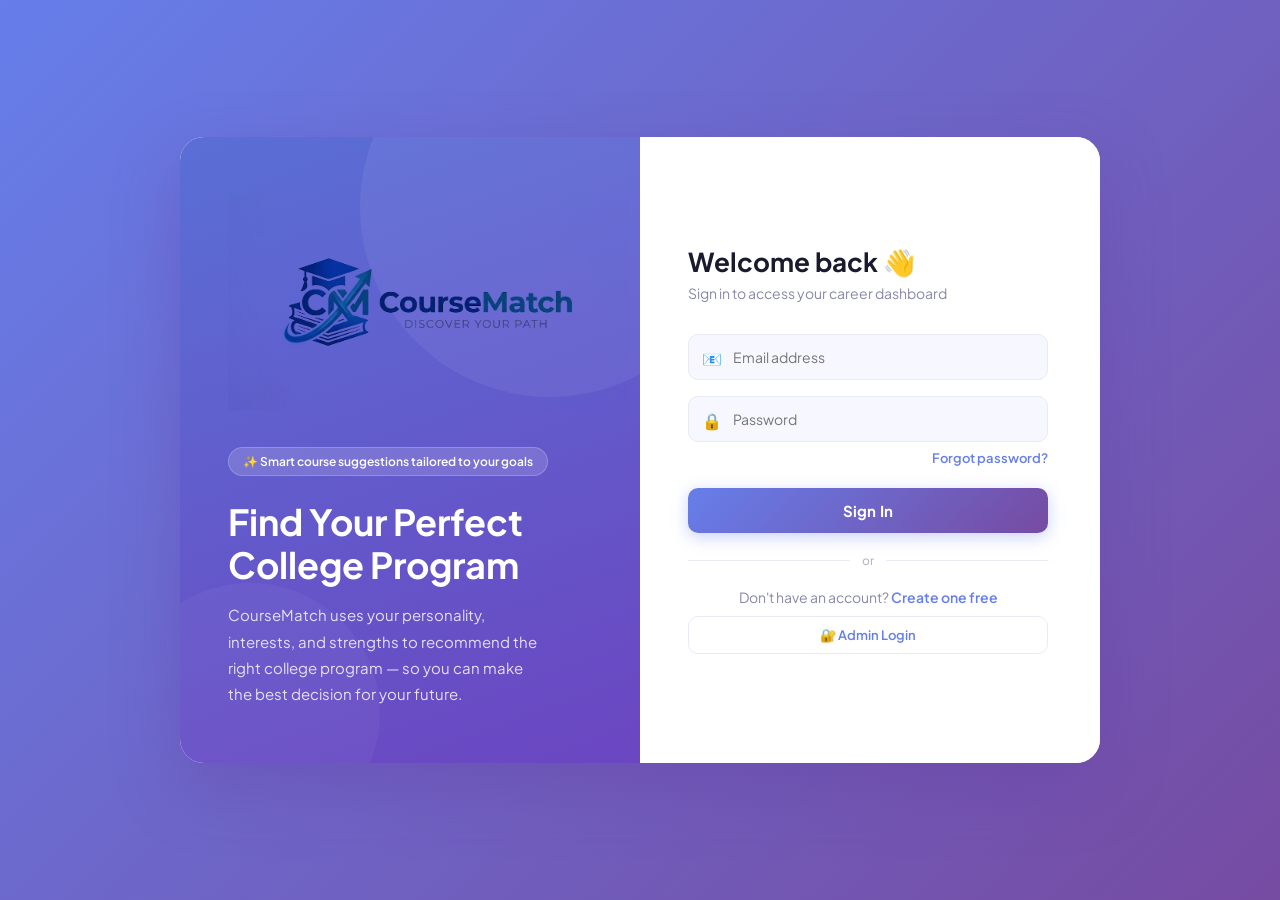
==== dashboard.html @ 93cc166e "Upload CourseRecommender_new1" ====
<!DOCTYPE html>
<html lang="en">
<head>
  <meta charset="UTF-8">
  <meta name="viewport" content="width=device-width, initial-scale=1.0">
  <title>Career Assessment</title>
  <link rel="stylesheet" href="style.css">
  <style>
    .content { margin-left: 240px; }
    body { opacity: 0; transition: opacity 0.4s; }

    .page-header h1 { font-size: 26px; font-weight: 700; color: #1a1a2e; margin-bottom: 6px; }
    .page-header p  { color: #8888aa; font-size: 15px; margin-bottom: 32px; }

    .assessment-card {
      max-width: 720px; margin: 0 auto; text-align: center;
      padding: 40px; border-radius: 20px; background: white;
      box-shadow: 0 8px 32px rgba(102,126,234,0.1);
      border: 1px solid #e8eaf6;
    }

    /* ── Top meta row ── */
    .meta-row {
      display: flex; justify-content: space-between;
      align-items: center; margin-bottom: 14px;
    }
    .question-counter {
      font-size: 12px; font-weight: 700; color: #8888aa;
      text-transform: uppercase; letter-spacing: 1px;
    }
    .section-indicator {
      font-size: 11px; font-weight: 700; color: #764ba2;
      background: #f3eeff; border-radius: 20px; padding: 3px 10px;
    }

    /* ── Progress bar ── */
    .progress {
      width: 100%; height: 6px; background: #eef0fd;
      border-radius: 20px; margin-bottom: 28px; overflow: hidden;
    }
    #progressBar {
      height: 100%; width: 0%;
      background: linear-gradient(90deg, #667eea, #764ba2);
      border-radius: 20px; transition: width 0.4s ease;
    }

    /* ── Trait badge ── */
    .category-badge {
      display: inline-block; font-size: 11px; font-weight: 700;
      color: #667eea; background: #eef0fd; border-radius: 20px;
      padding: 4px 14px; letter-spacing: 0.5px;
      text-transform: uppercase; margin-bottom: 20px;
    }

    /* ── Question ── */
    #questionText {
      font-size: 20px; font-weight: 700; color: #1a1a2e;
      line-height: 1.6; margin: 0 0 14px; min-height: 64px;
    }
    #answer-msg {
      font-size: 13px; color: #e53e3e;
      min-height: 18px; margin-bottom: 6px;
    }

    /* ── Scale label ── */
    .scale-label {
      display: flex; justify-content: space-between;
      font-size: 11px; font-weight: 700; color: #aaa;
      text-transform: uppercase; letter-spacing: 0.5px;
      margin-bottom: 8px; padding: 0 4px;
    }

    /* ── Likert buttons ── */
    .answers { display: flex; gap: 10px; justify-content: center; margin: 12px 0 28px; }

    .answers button {
      width: 78px; padding: 14px 6px; border: 2px solid #e8eaf6;
      border-radius: 14px; font-size: 18px; font-weight: 800;
      font-family: inherit; cursor: pointer; background: #f7f8ff;
      color: #4a4a6a; display: flex; flex-direction: column;
      align-items: center; gap: 6px; transition: all 0.2s; line-height: 1;
    }
    .answers button span {
      font-size: 10px; font-weight: 600; color: #aaa;
      line-height: 1.3; text-align: center;
    }
    .answers button:hover {
      background: #eef0fd; border-color: #667eea; color: #667eea;
      transform: translateY(-3px); box-shadow: 0 6px 16px rgba(102,126,234,0.15);
    }
    .answers button:hover span { color: #667eea; }

    /* Color-coded scale */
    .answers button:nth-child(1) { border-color: #fca5a5; }
    .answers button:nth-child(1):hover { border-color: #dc2626; color:#dc2626; background:#fef2f2; }
    .answers button:nth-child(2) { border-color: #fdba74; }
    .answers button:nth-child(2):hover { border-color: #ea580c; color:#ea580c; background:#fff7ed; }
    .answers button:nth-child(3) { border-color: #d1d5db; }
    .answers button:nth-child(3):hover { border-color: #6b7280; color:#6b7280; background:#f9fafb; }
    .answers button:nth-child(4) { border-color: #86efac; }
    .answers button:nth-child(4):hover { border-color: #16a34a; color:#16a34a; background:#f0fdf4; }
    .answers button:nth-child(5) { border-color: #93c5fd; }
    .answers button:nth-child(5):hover { border-color: #2563eb; color:#2563eb; background:#eff6ff; }

    .answers button.selected {
      background: linear-gradient(135deg, #667eea, #764ba2) !important;
      border-color: transparent !important; color: white !important;
      box-shadow: 0 6px 18px rgba(102,126,234,0.4); transform: translateY(-2px);
    }
    .answers button.selected span { color: rgba(255,255,255,0.85) !important; }

    /* ── Nav ── */
    .nav-buttons {
      display: flex; justify-content: space-between; gap: 12px;
      border-top: 1px solid #e8eaf6; padding-top: 22px;
    }
    .nav-buttons button {
      width: 130px; background: #f7f8ff; color: #4a4a6a;
      border: 1.5px solid #e8eaf6; font-size: 14px; font-weight: 600;
      border-radius: 10px; padding: 10px; cursor: pointer; transition: all 0.2s;
    }
    .nav-buttons button:hover {
      background: #eef0fd; border-color: #667eea; color: #667eea;
      transform: translateY(-1px); box-shadow: 0 3px 10px rgba(102,126,234,0.12);
    }
    #finishBtn {
      background: linear-gradient(135deg, #667eea, #764ba2);
      color: white; border-color: transparent;
    }
    #finishBtn:hover {
      opacity: 0.9; color: white; border-color: transparent;
      box-shadow: 0 4px 14px rgba(102,126,234,0.4);
    }

    /* ── Dot progress tracker ── */
    .dot-tracker {
      display: flex; gap: 5px; justify-content: center;
      flex-wrap: wrap; margin-bottom: 22px;
    }
    .dot {
      width: 9px; height: 9px; border-radius: 50%;
      background: #e8eaf6; transition: background 0.3s;
    }
    .dot.answered { background: #667eea; }
    .dot.current  { background: #764ba2; transform: scale(1.3); }
  </style>
</head>

<body>
<div class="app">

  <div class="sidebar">
    <h2>🎓 CourseMatch</h2>
    <a href="dashboard.html" class="active"><span>📊</span> Assessment</a>
    <a href="#" onclick="window.location = BASE + 'result.html'; return false;"><span>🎯</span> Recommendations</a>
    <a href="#" onclick="logout()"><span>🚪</span> Logout</a>
  </div>

  <div class="content">

    <div class="page-header">
      <h1 id="welcome"></h1>
      <p>Rate each statement honestly — there are no right or wrong answers.</p>
    </div>

    <div class="card assessment-card">

      <div class="meta-row">
        <div class="question-counter" id="questionCounter">Question 1 of 30</div>
        <div class="section-indicator" id="sectionIndicator"></div>
      </div>

      <div class="progress">
        <div id="progressBar"></div>
      </div>

      <!-- Dot tracker -->
      <div class="dot-tracker" id="dotTracker"></div>

      <div class="category-badge" id="categoryBadge"></div>

      <h2 id="questionText"></h2>

      <div id="answer-msg"></div>

      <div class="scale-label">
        <span>Strongly Disagree</span>
        <span>Strongly Agree</span>
      </div>

      <div class="answers">
        <button onclick="selectAnswer(event,1)">1<span>Strongly<br>Disagree</span></button>
        <button onclick="selectAnswer(event,2)">2<span>Disagree</span></button>
        <button onclick="selectAnswer(event,3)">3<span>Neutral</span></button>
        <button onclick="selectAnswer(event,4)">4<span>Agree</span></button>
        <button onclick="selectAnswer(event,5)">5<span>Strongly<br>Agree</span></button>
      </div>

      <div class="nav-buttons">
        <button onclick="prevQuestion()">← Previous</button>
        <button id="finishBtn" onclick="nextQuestion()" style="display:none;">Submit ✓</button>
        <button id="nextBtn" onclick="nextQuestion()">Next →</button>
      </div>

    </div>
  </div>
</div>

<script src="script.js"></script>
<script>

let user = JSON.parse(sessionStorage.getItem("currentUser"));
if (!user) { window.location = BASE + "index.html"; }
else { document.getElementById("welcome").innerText = "Welcome back, " + user.name + " 👋"; }

const categoryNames = {
  R: "🔧 Realistic",
  I: "🔬 Investigative",
  A: "🎨 Artistic",
  S: "🤝 Social",
  E: "💼 Enterprising",
  C: "📋 Conventional"
};

const categoryDesc = {
  R: "Hands-on & Technical",
  I: "Analytical & Scientific",
  A: "Creative & Expressive",
  S: "Helping & Teaching",
  E: "Leading & Persuading",
  C: "Organized & Detail-oriented"
};

const questionBank = [

  // ── REALISTIC (R) — Engineering, Technology ──
  { q: "I enjoy doing hands-on activities like building, repairing, or assembling things.",            type:"R" },
  { q: "I am interested in how machines, structures, or electronic devices work.",                     type:"R" },
  { q: "I would enjoy a program that involves laboratory work, fieldwork, or technical projects.",     type:"R" },
  { q: "I prefer working with tools, equipment, or physical materials rather than paperwork.",         type:"R" },
  { q: "Courses in engineering, technology, or computer hardware interest me.",                        type:"R" },

  // ── INVESTIGATIVE (I) — Science, CS, Math ──
  { q: "I enjoy investigating why things happen and finding logical explanations.",                    type:"I" },
  { q: "I like solving complex math or science problems.",                                             type:"I" },
  { q: "I enjoy conducting research or experiments to discover new information.",                      type:"I" },
  { q: "I prefer subjects that require deep thinking and analysis rather than memorization.",          type:"I" },
  { q: "Courses in biology, chemistry, computer science, or mathematics appeal to me.",               type:"I" },

  // ── ARTISTIC (A) — Communication, AB English ──
  { q: "I enjoy expressing myself through writing, speaking, or other creative forms.",               type:"A" },
  { q: "I like creating content such as articles, scripts, videos, or social media posts.",           type:"A" },
  { q: "I am drawn to subjects like literature, journalism, or media production.",                    type:"A" },
  { q: "I can communicate ideas clearly and persuasively through words or visuals.",                  type:"A" },
  { q: "I would enjoy a program focused on storytelling, communication, or the arts.",                type:"A" },

  // ── SOCIAL (S) — Education, Nursing, Social Work ──
  { q: "I feel fulfilled when I help someone solve a personal or social problem.",                    type:"S" },
  { q: "I enjoy teaching, tutoring, or explaining concepts to others.",                               type:"S" },
  { q: "I am interested in health, wellness, and caring for people's physical needs.",                type:"S" },
  { q: "I want a career where I make a direct positive impact on people's lives.",                    type:"S" },
  { q: "Courses in education, nursing, or social work feel meaningful and purposeful to me.",         type:"S" },

  // ── ENTERPRISING (E) — Business, Entrepreneurship ──
  { q: "I enjoy taking charge and leading others toward a shared goal.",                              type:"E" },
  { q: "I am confident pitching ideas, selling products, or persuading people.",                     type:"E" },
  { q: "I like planning and organizing projects that involve managing people or resources.",          type:"E" },
  { q: "I am motivated by starting something new and taking calculated risks.",                      type:"E" },
  { q: "Courses in business management, marketing, or entrepreneurship excite me.",                  type:"E" },

  // ── CONVENTIONAL (C) — Accountancy, Office Admin ──
  { q: "I like organizing data, records, or files in a systematic way.",                             type:"C" },
  { q: "I prefer tasks where there are clear rules, procedures, and expected outcomes.",              type:"C" },
  { q: "I am careful and accurate when working with numbers, forms, or reports.",                    type:"C" },
  { q: "I feel comfortable following detailed instructions and maintaining order.",                   type:"C" },
  { q: "Courses in accounting, finance, or office administration appeal to me.",                     type:"C" },

];

function shuffle(arr) {
  const a = [...arr];
  for (let i = a.length - 1; i > 0; i--) {
    const j = Math.floor(Math.random() * (i + 1));
    [a[i], a[j]] = [a[j], a[i]];
  }
  return a;
}

const questions = shuffle(questionBank);
let current = 0;
let answers  = new Array(questions.length).fill(null);

const dotTracker = document.getElementById("dotTracker");
questions.forEach((_, i) => {
  const dot = document.createElement("div");
  dot.className = "dot";
  dot.id = "dot-" + i;
  dotTracker.appendChild(dot);
});

function updateDots() {
  questions.forEach((_, i) => {
    const dot = document.getElementById("dot-" + i);
    dot.className = "dot";
    if (i === current)            dot.classList.add("current");
    else if (answers[i] !== null) dot.classList.add("answered");
  });
}

function loadQuestion() {
  const q = questions[current];
  document.getElementById("questionText").innerText     = q.q;
  document.getElementById("categoryBadge").innerText    = categoryNames[q.type] + " — " + categoryDesc[q.type];
  document.getElementById("questionCounter").innerText  = "Question " + (current + 1) + " of " + questions.length;
  document.getElementById("sectionIndicator").innerText = (current + 1) + " / " + questions.length + " completed";
  document.getElementById("progressBar").style.width    = ((current + 1) / questions.length * 100) + "%";
  document.getElementById("answer-msg").textContent     = "";

  document.getElementById("finishBtn").style.display = (current === questions.length - 1) ? "block" : "none";
  document.getElementById("nextBtn").style.display   = (current === questions.length - 1) ? "none"  : "block";

  document.querySelectorAll(".answers button").forEach(btn => btn.classList.remove("selected"));
  if (answers[current] !== null) {
    document.querySelectorAll(".answers button")[answers[current] - 1]?.classList.add("selected");
  }

  updateDots();
}

function selectAnswer(event, value) {
  answers[current] = value;
  document.querySelectorAll(".answers button").forEach(btn => btn.classList.remove("selected"));
  event.currentTarget.classList.add("selected");
  updateDots();
  if (current < questions.length - 1) {
    setTimeout(() => { nextQuestion(); }, 350);
  }
}

function nextQuestion() {
  if (answers[current] === null) {
    document.getElementById("answer-msg").textContent = "Please select a rating before continuing.";
    return;
  }
  document.getElementById("answer-msg").textContent = "";
  if (current < questions.length - 1) {
    current++; loadQuestion();
  } else {
    finishAssessment();
  }
}

function prevQuestion() {
  if (current > 0) { current--; loadQuestion(); }
}

async function finishAssessment() {
  let score = { R:0, I:0, A:0, S:0, E:0, C:0 };
  answers.forEach((val, i) => {
    if (val !== null) score[questions[i].type] += val;
  });

  const sorted = Object.entries(score).sort((a, b) => b[1] - a[1]);
  user.personality = sorted[0][0];
  user.riasec      = score;
  user.riasecMin   = 5;
  user.riasecMax   = 25;

  sessionStorage.setItem("currentUser", JSON.stringify(user));

  // ── Save to DB so admin panel can see it ──
  const fd = new FormData();
  fd.append('action',      'save_attempt');
  fd.append('personality', user.personality);
  fd.append('riasec',      JSON.stringify(score));

  try {
   const res  = await fetch(BASE + 'admin_api.php', { method: 'POST', body: fd, credentials: 'same-origin' });
    const data = await res.json();
    if (!data.success) {
      console.warn('Attempt not saved:', data.message);
    }
  } catch (e) {
    console.warn('Save attempt failed:', e);
  }

  window.location = BASE + "result.html";
}

loadQuestion();

</script>

<script>
window.onload = () => { document.body.style.opacity = 1; };
</script>

</body>
</html>
---- style.css ----
@import url('https://fonts.googleapis.com/css2?family=Plus+Jakarta+Sans:wght@400;500;600;700&display=swap');

:root {
    --purple-1: #667eea;
    --purple-2: #764ba2;
    --purple-dark: #4c63d2;
    --purple-light: #eef0fd;
    --purple-mid: #8b9cf4;
    --text-dark: #1a1a2e;
    --text-mid: #4a4a6a;
    --text-light: #8888aa;
    --white: #ffffff;
    --surface: #f7f8ff;
    --border: #e8eaf6;
    --shadow-sm: 0 2px 8px rgba(102,126,234,0.08);
    --shadow-md: 0 8px 24px rgba(102,126,234,0.15);
    --shadow-lg: 0 20px 50px rgba(102,126,234,0.2);
    --radius-sm: 8px;
    --radius-md: 12px;
    --radius-lg: 20px;
    --gradient: linear-gradient(135deg, var(--purple-1), var(--purple-2));
}

* {
    margin: 0;
    padding: 0;
    box-sizing: border-box;
    font-family: 'Plus Jakarta Sans', 'Segoe UI', sans-serif;
}

body {
    min-height: 100vh;
    background: var(--surface);
    color: var(--text-dark);
}

/* ===== AUTH PAGES (login, register, admin-login) ===== */
body.auth-page {
    background: var(--gradient);
    display: flex;
    justify-content: center;
    align-items: center;
    padding: 20px;
}

.wrapper {
    width: 100%;
    max-width: 900px;
    min-height: 520px;
    display: flex;
    border-radius: var(--radius-lg);
    overflow: hidden;
    box-shadow: var(--shadow-lg);
    background: var(--white);
}

.left {
    flex: 1;
    background: var(--gradient);
    color: var(--white);
    padding: 60px 40px;
    display: flex;
    flex-direction: column;
    justify-content: center;
    align-items: flex-start;
    position: relative;
    overflow: hidden;
}

.left::before {
    content: '';
    position: absolute;
    width: 300px;
    height: 300px;
    border-radius: 50%;
    background: rgba(255,255,255,0.06);
    top: -80px;
    right: -80px;
}

.left::after {
    content: '';
    position: absolute;
    width: 200px;
    height: 200px;
    border-radius: 50%;
    background: rgba(255,255,255,0.04);
    bottom: -60px;
    left: -60px;
}

.left h1 {
    font-size: 38px;
    font-weight: 700;
    margin-bottom: 15px;
    position: relative;
}

.left p {
    font-size: 15px;
    opacity: 0.85;
    line-height: 1.7;
    position: relative;
}

.right {
    flex: 1;
    background: var(--white);
    padding: 50px 40px;
    display: flex;
    flex-direction: column;
    justify-content: center;
    align-items: flex-start;
}

/* ===== FORM ===== */
.form-box {
    width: 100%;
    max-width: 380px;
}

.form-title {
    font-size: 24px;
    font-weight: 700;
    margin-bottom: 6px;
    color: var(--text-dark);
}

.form-sub {
    font-size: 14px;
    margin-bottom: 28px;
    color: var(--text-light);
}

.input-group {
    position: relative;
    margin-bottom: 16px;
}

.input-group input,
.input-group select {
    width: 100%;
    padding: 12px 12px 12px 42px;
    border-radius: var(--radius-sm);
    border: 1.5px solid var(--border);
    outline: none;
    font-size: 14px;
    font-family: inherit;
    color: var(--text-dark);
    background: var(--white);
    transition: border-color 0.2s, box-shadow 0.2s;
}

.input-group span {
    position: absolute;
    left: 13px;
    top: 13px;
    font-size: 16px;
    color: var(--text-light);
    pointer-events: none;
}

input:focus,
select:focus {
    border-color: var(--purple-1);
    box-shadow: 0 0 0 3px rgba(102,126,234,0.12);
}

/* ===== BUTTONS ===== */
button {
    width: 100%;
    padding: 12px;
    background: var(--gradient);
    color: var(--white);
    border: none;
    border-radius: var(--radius-sm);
    font-size: 15px;
    font-weight: 600;
    font-family: inherit;
    cursor: pointer;
    transition: all 0.25s;
}

button:hover {
    transform: translateY(-2px);
    box-shadow: 0 6px 20px rgba(102,126,234,0.4);
}

button:active {
    transform: translateY(0);
}

/* ===== LINKS ===== */
.links {
    margin-top: 16px;
    font-size: 14px;
    text-align: center;
    width: 100%;
    color: var(--text-light);
}

.links a {
    color: var(--purple-1);
    text-decoration: none;
    font-weight: 600;
}

.links a:hover {
    color: var(--purple-2);
}

/* ===== LOGO ===== */
.logo img {
    width: 500px;
    height: auto;
    object-fit: contain;
    mix-blend-mode: multiply;
    filter: brightness(1.05) contrast(1.05);
}

/* ===== SR ONLY ===== */
.sr-only {
    position: absolute;
    width: 1px;
    height: 1px;
    padding: 0;
    margin: -1px;
    overflow: hidden;
    clip: rect(0,0,0,0);
    border: 0;
}

/* ===== DASHBOARD LAYOUT ===== */
.app {
    display: flex;
    min-height: 100vh;
}

/* ===== SIDEBAR (student pages) ===== */
.sidebar {
    width: 240px;
    background: var(--gradient);
    color: var(--white);
    padding: 28px 20px;
    display: flex;
    flex-direction: column;
    position: fixed;
    height: 100vh;
    overflow-y: auto;
    box-shadow: 4px 0 20px rgba(102,126,234,0.2);
}

.sidebar h2 {
    font-size: 20px;
    font-weight: 700;
    margin-bottom: 32px;
    color: var(--white);
}

.sidebar a {
    display: flex;
    align-items: center;
    gap: 10px;
    color: rgba(255,255,255,0.8);
    text-decoration: none;
    margin-bottom: 6px;
    padding: 10px 14px;
    border-radius: var(--radius-sm);
    font-size: 14px;
    font-weight: 500;
    transition: all 0.2s;
}

.sidebar a:hover {
    background: rgba(255,255,255,0.15);
    color: var(--white);
}

.sidebar a.active {
    background: rgba(255,255,255,0.2);
    color: var(--white);
    font-weight: 600;
}

/* ===== SIDEBAR (admin pages) ===== */
.sidebar-logo {
    font-size: 20px;
    font-weight: 700;
    margin-bottom: 6px;
    color: var(--white);
}

.sidebar-role {
    font-size: 11px;
    font-weight: 600;
    letter-spacing: 1.5px;
    text-transform: uppercase;
    padding: 3px 10px;
    border-radius: 20px;
    display: inline-block;
    margin-bottom: 30px;
}

.role-superadmin { background: #f6ad55; color: #1a202c; }
.role-moderator  { background: #68d391; color: #1a202c; }
.role-viewer     { background: #a0c4ff; color: #1a202c; }

.sidebar nav a {
    display: flex;
    align-items: center;
    gap: 10px;
    color: rgba(255,255,255,0.7);
    text-decoration: none;
    padding: 10px 14px;
    border-radius: var(--radius-sm);
    margin-bottom: 4px;
    font-size: 14px;
    font-weight: 500;
    transition: all 0.2s;
}

.sidebar nav a:hover,
.sidebar nav a.active {
    background: rgba(255,255,255,0.18);
    color: var(--white);
}

.sidebar nav a.hidden { display: none; }

.sidebar-logout {
    margin-top: auto;
    padding-top: 20px;
    border-top: 1px solid rgba(255,255,255,0.2);
}

.sidebar-logout a {
    display: flex;
    align-items: center;
    gap: 10px;
    color: rgba(255,200,200,0.9);
    text-decoration: none;
    padding: 10px 14px;
    border-radius: var(--radius-sm);
    font-size: 14px;
    transition: all 0.2s;
}

.sidebar-logout a:hover {
    background: rgba(255,100,100,0.15);
    color: #ffaaaa;
}

/* ===== CONTENT AREAS ===== */
.content {
    margin-left: 240px;
    flex: 1;
    padding: 40px;
}

.main {
    margin-left: 240px;
    flex: 1;
    padding: 36px;
    background: var(--surface);
    min-height: 100vh;
}

/* ===== PAGE HEADER ===== */
.page-header h1 {
    font-size: 26px;
    font-weight: 700;
    margin-bottom: 6px;
    color: var(--text-dark);
}

.page-header p {
    color: var(--text-light);
    margin-bottom: 28px;
    font-size: 15px;
}

.page-title {
    font-size: 24px;
    font-weight: 700;
    color: var(--text-dark);
    margin-bottom: 4px;
}

.page-sub {
    color: var(--text-light);
    font-size: 14px;
    margin-bottom: 28px;
}

/* ===== CARDS ===== */
.card {
    background: var(--white);
    border-radius: var(--radius-md);
    padding: 28px;
    box-shadow: var(--shadow-sm);
    margin-bottom: 20px;
    max-width: 900px;
    border: 1px solid var(--border);
    transition: box-shadow 0.2s, transform 0.2s;
}

.card:hover {
    transform: translateY(-2px);
    box-shadow: var(--shadow-md);
}

/* ===== ASSESSMENT ===== */
.assessment-card {
    max-width: 700px;
    margin: auto;
    text-align: center;
}

#questionText {
    font-size: 22px;
    margin: 30px 0;
    font-weight: 600;
    color: var(--text-dark);
    line-height: 1.4;
}

/* Progress Bar */
.progress {
    width: 100%;
    height: 8px;
    background: var(--border);
    border-radius: 20px;
    margin-bottom: 20px;
    overflow: hidden;
}

#progressBar {
    height: 100%;
    width: 0%;
    background: var(--gradient);
    border-radius: 20px;
    transition: width 0.4s ease;
}

/* Answer Buttons */
.answers {
    display: flex;
    gap: 16px;
    justify-content: center;
    margin: 30px 0;
    flex-wrap: wrap;
}

.answers button {
    padding: 14px 28px;
    border: 2px solid var(--border);
    border-radius: var(--radius-sm);
    font-size: 15px;
    font-weight: 600;
    cursor: pointer;
    background: var(--white);
    color: var(--text-mid);
    width: auto;
    transition: all 0.2s;
}

.answers button:hover {
    background: var(--purple-light);
    border-color: var(--purple-1);
    color: var(--purple-1);
    transform: translateY(-2px);
    box-shadow: var(--shadow-sm);
}

.answers button.selected {
    background: var(--gradient);
    border-color: transparent;
    color: var(--white);
    box-shadow: 0 4px 12px rgba(102,126,234,0.35);
}

/* Nav Buttons */
.nav-buttons {
    display: flex;
    justify-content: space-between;
    margin-top: 30px;
    gap: 12px;
}

.nav-buttons button {
    width: 140px;
    background: var(--text-dark);
    opacity: 0.75;
}

.nav-buttons button:hover {
    opacity: 1;
    box-shadow: 0 4px 12px rgba(0,0,0,0.2);
}

/* ===== RESULTS PAGE ===== */
.personality-badge {
    display: inline-block;
    padding: 10px 20px;
    border-radius: var(--radius-sm);
    background: var(--gradient);
    color: var(--white);
    font-weight: 700;
    margin: 10px 0;
    box-shadow: var(--shadow-sm);
}

.course-card {
    background: var(--white);
    border-radius: var(--radius-md);
    padding: 24px;
    margin: 16px 0;
    box-shadow: var(--shadow-sm);
    border: 1px solid var(--border);
    transition: all 0.3s;
}

.course-card:hover {
    transform: translateY(-4px);
    box-shadow: var(--shadow-md);
    border-color: var(--purple-mid);
}

.course-card h3 {
    margin-bottom: 6px;
    font-size: 17px;
    color: var(--text-dark);
}

.confidence,
.match-level {
    font-weight: 700;
    color: var(--purple-1);
    margin-bottom: 8px;
    font-size: 14px;
}

canvas {
    max-width: 500px;
    margin: auto;
    display: block;
}

/* ===== STAT CARDS (admin) ===== */
.stat-grid {
    display: grid;
    grid-template-columns: repeat(auto-fit, minmax(180px, 1fr));
    gap: 16px;
    margin-bottom: 28px;
}

.stat-card {
    background: var(--white);
    border-radius: var(--radius-md);
    padding: 24px;
    box-shadow: var(--shadow-sm);
    border: 1px solid var(--border);
    position: relative;
    overflow: hidden;
    transition: box-shadow 0.2s, transform 0.2s;
}

.stat-card::before {
    content: '';
    position: absolute;
    top: 0;
    left: 0;
    right: 0;
    height: 3px;
    background: var(--gradient);
}

.stat-card:hover {
    transform: translateY(-2px);
    box-shadow: var(--shadow-md);
}

.stat-card .label {
    font-size: 12px;
    font-weight: 600;
    color: var(--text-light);
    text-transform: uppercase;
    letter-spacing: 0.5px;
    margin-bottom: 8px;
}

.stat-card .value {
    font-size: 36px;
    font-weight: 700;
    color: var(--text-dark);
    background: var(--gradient);
    -webkit-background-clip: text;
    -webkit-text-fill-color: transparent;
    background-clip: text;
}

.stat-card .sub {
    font-size: 12px;
    color: var(--text-light);
    margin-top: 4px;
}

/* ===== PANELS ===== */
.panel { display: none; }
.panel.active { display: block; }

/* ===== TABLES ===== */
.table-wrap {
    background: var(--white);
    border-radius: var(--radius-md);
    box-shadow: var(--shadow-sm);
    overflow: hidden;
    margin-bottom: 24px;
    border: 1px solid var(--border);
}

.table-header {
    padding: 18px 22px;
    border-bottom: 1px solid var(--border);
    display: flex;
    justify-content: space-between;
    align-items: center;
    background: var(--white);
}

.table-header h3 {
    font-size: 15px;
    font-weight: 700;
    color: var(--text-dark);
}

table { width: 100%; border-collapse: collapse; }

th {
    background: var(--surface);
    padding: 12px 16px;
    text-align: left;
    font-size: 11px;
    font-weight: 700;
    color: var(--text-light);
    text-transform: uppercase;
    letter-spacing: 0.6px;
    border-bottom: 1px solid var(--border);
}

td {
    padding: 13px 16px;
    font-size: 14px;
    color: var(--text-mid);
    border-top: 1px solid var(--border);
}

tr:hover td { background: var(--purple-light); }

/* ===== BADGES ===== */
.badge {
    display: inline-block;
    padding: 3px 10px;
    border-radius: 20px;
    font-size: 11px;
    font-weight: 700;
    text-transform: uppercase;
    letter-spacing: 0.3px;
}

.badge-stem       { background: #e8eeff; color: var(--purple-dark); }
.badge-abm        { background: #e6f7ee; color: #276749; }
.badge-humss      { background: #fce8f3; color: #97266d; }
.badge-superadmin { background: #fff3e0; color: #c05621; }
.badge-moderator  { background: #e6f7ee; color: #276749; }
.badge-viewer     { background: #e8eeff; color: var(--purple-dark); }

/* ===== ADMIN BUTTONS ===== */
.btn {
    padding: 8px 16px;
    border-radius: var(--radius-sm);
    border: none;
    font-size: 13px;
    font-weight: 600;
    font-family: inherit;
    cursor: pointer;
    transition: all 0.2s;
    width: auto;
}

.btn-danger { background: #fff0f0; color: #c53030; border: 1px solid #fed7d7; }
.btn-danger:hover { background: #fc8181; color: white; transform: none; box-shadow: none; border-color: transparent; }

.btn-primary { background: var(--gradient); color: var(--white); }
.btn-primary:hover { transform: translateY(-1px); box-shadow: 0 4px 12px rgba(102,126,234,0.4); }

.btn-cancel { background: var(--surface); color: var(--text-mid); border: 1px solid var(--border); }
.btn-cancel:hover { background: var(--border); transform: none; box-shadow: none; }

.search-input {
    padding: 8px 14px;
    border: 1.5px solid var(--border);
    border-radius: var(--radius-sm);
    font-size: 13px;
    font-family: inherit;
    outline: none;
    width: 200px;
    transition: border-color 0.2s;
}

.search-input:focus { border-color: var(--purple-1); }

/* ===== MODAL ===== */
.modal-backdrop {
    display: none;
    position: fixed;
    inset: 0;
    background: rgba(26,20,60,0.5);
    z-index: 100;
    justify-content: center;
    align-items: center;

-webkit-backdrop-filter: blur(2px);    backdrop-filter: blur(2px);
}

.modal-backdrop.open { display: flex; }

.modal {
    background: var(--white);
    border-radius: var(--radius-lg);
    padding: 36px;
    width: 100%;
    max-width: 420px;
    box-shadow: var(--shadow-lg);
    border: 1px solid var(--border);
}

.modal h3 {
    margin-bottom: 22px;
    font-size: 18px;
    font-weight: 700;
    color: var(--text-dark);
}

.modal input,
.modal select {
    width: 100%;
    padding: 11px 14px;
    border: 1.5px solid var(--border);
    border-radius: var(--radius-sm);
    font-size: 14px;
    font-family: inherit;
    margin-bottom: 14px;
    outline: none;
    color: var(--text-dark);
    transition: border-color 0.2s;
}

.modal input:focus,
.modal select:focus { border-color: var(--purple-1); box-shadow: 0 0 0 3px rgba(102,126,234,0.1); }

.modal-actions { display: flex; gap: 10px; margin-top: 6px; }

/* ===== TOAST ===== */
#toast {
    position: fixed;
    bottom: 28px;
    right: 28px;
    background: var(--text-dark);
    color: var(--white);
    padding: 12px 22px;
    border-radius: var(--radius-sm);
    font-size: 14px;
    font-weight: 500;
    box-shadow: var(--shadow-md);
    opacity: 0;
    transform: translateY(10px);
    transition: all 0.3s;
    pointer-events: none;
    z-index: 200;
    border-left: 3px solid var(--purple-1);
}

#toast.show { opacity: 1; transform: translateY(0); }

/* ===== ADMIN LOGIN BOX ===== */
.admin-login-box {
    background: var(--white);
    border-radius: var(--radius-lg);
    padding: 48px 40px;
    width: 100%;
    max-width: 400px;
    box-shadow: var(--shadow-lg);
    border: 1px solid rgba(255,255,255,0.2);
}

.admin-badge {
    display: inline-block;
    background: var(--gradient);
    color: var(--white);
    font-size: 11px;
    font-weight: 700;
    letter-spacing: 2px;
    padding: 4px 14px;
    border-radius: 20px;
    margin-bottom: 16px;
    text-transform: uppercase;
}

.admin-login-box h2 {
    font-size: 26px;
    font-weight: 700;
    color: var(--text-dark);
    margin-bottom: 6px;
}

.admin-login-box p {
    color: var(--text-light);
    font-size: 14px;
    margin-bottom: 28px;
}

.back-link {
    text-align: center;
    margin-top: 16px;
    font-size: 13px;
    color: var(--text-light);
}

.back-link a {
    color: var(--purple-1);
    text-decoration: none;
    font-weight: 600;
}

.back-link a:hover { color: var(--purple-2); }
/* ── Course Recommendation Cards in Modal ── */
.modal-section-title {
  font-size: 11px; font-weight: 700; color: #8888aa;
  text-transform: uppercase; letter-spacing: 0.6px;
  margin: 20px 0 12px;
}
.modal-insight {
  background: #f3f0ff; border-left: 3px solid #764ba2;
  border-radius: 8px; padding: 12px 14px;
  font-size: 13px; color: #4a4a6a; margin-bottom: 4px;
  line-height: 1.5;
}
.course-rec-card {
  border: 1.5px solid #e8eaf6; border-radius: 12px;
  padding: 14px 16px; margin-bottom: 10px;
  background: #fafbff; transition: box-shadow 0.2s;
}
.course-rec-card:first-of-type {
  border-color: #c7d0ff;
  background: linear-gradient(135deg, #fafbff, #f3f0ff);
}
.course-rec-card:hover { box-shadow: 0 4px 14px rgba(102,126,234,0.1); }
.course-rec-top {
  display: flex; justify-content: space-between;
  align-items: flex-start; margin-bottom: 8px;
}
.course-rec-name {
  font-size: 14px; font-weight: 700; color: #1a1a2e; line-height: 1.3;
}
.course-rec-college {
  font-size: 11px; color: #8888aa; margin-top: 2px;
}
.course-rec-pct {
  font-size: 16px; font-weight: 800;
  background: linear-gradient(135deg, #667eea, #764ba2);
  -webkit-background-clip: text; -webkit-text-fill-color: transparent;
  background-clip: text; flex-shrink: 0; margin-left: 10px;
}
.course-rec-bar-track {
  height: 6px; background: #eef0fd; border-radius: 20px; overflow: hidden;
}
.course-rec-bar-fill {
  height: 100%; border-radius: 20px;
  background: linear-gradient(90deg, #667eea, #764ba2);
  transition: width 0.6s ease;
}
.best-match-pill {
  display: inline-block; font-size: 10px; font-weight: 700;
  background: linear-gradient(135deg,#667eea,#764ba2);
  color: white; border-radius: 20px; padding: 2px 10px; margin-bottom: 8px;
}
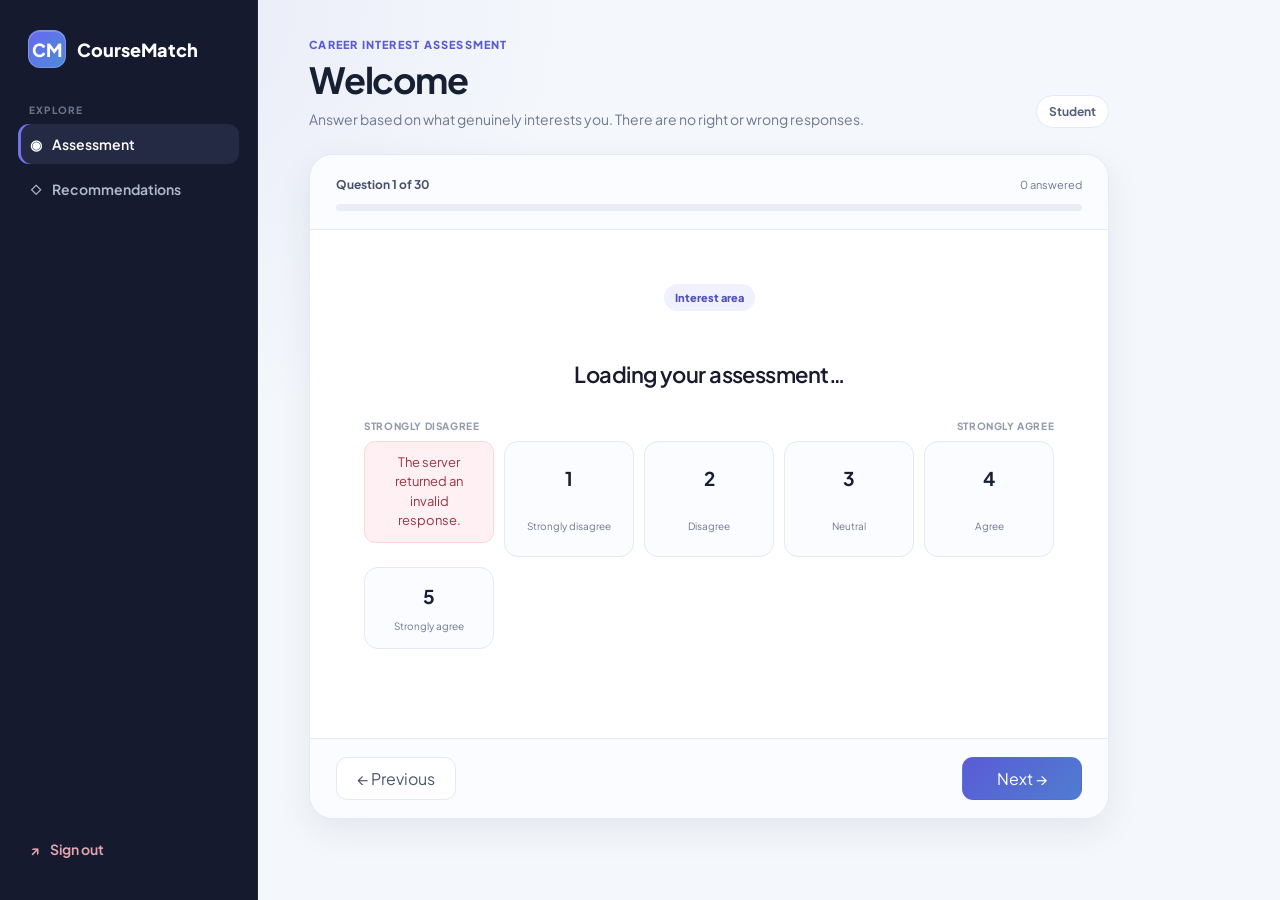
==== commit f0397446: "Redesign assessment and persist draft progress" ====
--- a/dashboard.html
+++ b/dashboard.html
@@ -3,397 +3,94 @@
 <head>
   <meta charset="UTF-8">
   <meta name="viewport" content="width=device-width, initial-scale=1.0">
-  <title>Career Assessment</title>
+  <meta name="description" content="Complete the CourseMatch RIASEC interest assessment.">
+  <title>Assessment · CourseMatch</title>
   <link rel="stylesheet" href="style.css">
-  <style>
-    .content { margin-left: 240px; }
-    body { opacity: 0; transition: opacity 0.4s; }
+  <link rel="stylesheet" href="modern.css">
+</head>
+<body class="cm-page">
 
-    .page-header h1 { font-size: 26px; font-weight: 700; color: #1a1a2e; margin-bottom: 6px; }
-    .page-header p  { color: #8888aa; font-size: 15px; margin-bottom: 32px; }
-
-    .assessment-card {
-      max-width: 720px; margin: 0 auto; text-align: center;
-      padding: 40px; border-radius: 20px; background: white;
-      box-shadow: 0 8px 32px rgba(102,126,234,0.1);
-      border: 1px solid #e8eaf6;
-    }
-
-    /* ── Top meta row ── */
-    .meta-row {
-      display: flex; justify-content: space-between;
-      align-items: center; margin-bottom: 14px;
-    }
-    .question-counter {
-      font-size: 12px; font-weight: 700; color: #8888aa;
-      text-transform: uppercase; letter-spacing: 1px;
-    }
-    .section-indicator {
-      font-size: 11px; font-weight: 700; color: #764ba2;
-      background: #f3eeff; border-radius: 20px; padding: 3px 10px;
-    }
-
-    /* ── Progress bar ── */
-    .progress {
-      width: 100%; height: 6px; background: #eef0fd;
-      border-radius: 20px; margin-bottom: 28px; overflow: hidden;
-    }
-    #progressBar {
-      height: 100%; width: 0%;
-      background: linear-gradient(90deg, #667eea, #764ba2);
-      border-radius: 20px; transition: width 0.4s ease;
-    }
-
-    /* ── Trait badge ── */
-    .category-badge {
-      display: inline-block; font-size: 11px; font-weight: 700;
-      color: #667eea; background: #eef0fd; border-radius: 20px;
-      padding: 4px 14px; letter-spacing: 0.5px;
-      text-transform: uppercase; margin-bottom: 20px;
-    }
-
-    /* ── Question ── */
-    #questionText {
-      font-size: 20px; font-weight: 700; color: #1a1a2e;
-      line-height: 1.6; margin: 0 0 14px; min-height: 64px;
-    }
-    #answer-msg {
-      font-size: 13px; color: #e53e3e;
-      min-height: 18px; margin-bottom: 6px;
-    }
-
-    /* ── Scale label ── */
-    .scale-label {
-      display: flex; justify-content: space-between;
-      font-size: 11px; font-weight: 700; color: #aaa;
-      text-transform: uppercase; letter-spacing: 0.5px;
-      margin-bottom: 8px; padding: 0 4px;
-    }
-
-    /* ── Likert buttons ── */
-    .answers { display: flex; gap: 10px; justify-content: center; margin: 12px 0 28px; }
-
-    .answers button {
-      width: 78px; padding: 14px 6px; border: 2px solid #e8eaf6;
-      border-radius: 14px; font-size: 18px; font-weight: 800;
-      font-family: inherit; cursor: pointer; background: #f7f8ff;
-      color: #4a4a6a; display: flex; flex-direction: column;
-      align-items: center; gap: 6px; transition: all 0.2s; line-height: 1;
-    }
-    .answers button span {
-      font-size: 10px; font-weight: 600; color: #aaa;
-      line-height: 1.3; text-align: center;
-    }
-    .answers button:hover {
-      background: #eef0fd; border-color: #667eea; color: #667eea;
-      transform: translateY(-3px); box-shadow: 0 6px 16px rgba(102,126,234,0.15);
-    }
-    .answers button:hover span { color: #667eea; }
-
-    /* Color-coded scale */
-    .answers button:nth-child(1) { border-color: #fca5a5; }
-    .answers button:nth-child(1):hover { border-color: #dc2626; color:#dc2626; background:#fef2f2; }
-    .answers button:nth-child(2) { border-color: #fdba74; }
-    .answers button:nth-child(2):hover { border-color: #ea580c; color:#ea580c; background:#fff7ed; }
-    .answers button:nth-child(3) { border-color: #d1d5db; }
-    .answers button:nth-child(3):hover { border-color: #6b7280; color:#6b7280; background:#f9fafb; }
-    .answers button:nth-child(4) { border-color: #86efac; }
-    .answers button:nth-child(4):hover { border-color: #16a34a; color:#16a34a; background:#f0fdf4; }
-    .answers button:nth-child(5) { border-color: #93c5fd; }
-    .answers button:nth-child(5):hover { border-color: #2563eb; color:#2563eb; background:#eff6ff; }
-
-    .answers button.selected {
-      background: linear-gradient(135deg, #667eea, #764ba2) !important;
-      border-color: transparent !important; color: white !important;
-      box-shadow: 0 6px 18px rgba(102,126,234,0.4); transform: translateY(-2px);
-    }
-    .answers button.selected span { color: rgba(255,255,255,0.85) !important; }
-
-    /* ── Nav ── */
-    .nav-buttons {
-      display: flex; justify-content: space-between; gap: 12px;
-      border-top: 1px solid #e8eaf6; padding-top: 22px;
-    }
-    .nav-buttons button {
-      width: 130px; background: #f7f8ff; color: #4a4a6a;
-      border: 1.5px solid #e8eaf6; font-size: 14px; font-weight: 600;
-      border-radius: 10px; padding: 10px; cursor: pointer; transition: all 0.2s;
-    }
-    .nav-buttons button:hover {
-      background: #eef0fd; border-color: #667eea; color: #667eea;
-      transform: translateY(-1px); box-shadow: 0 3px 10px rgba(102,126,234,0.12);
-    }
-    #finishBtn {
-      background: linear-gradient(135deg, #667eea, #764ba2);
-      color: white; border-color: transparent;
-    }
-    #finishBtn:hover {
-      opacity: 0.9; color: white; border-color: transparent;
-      box-shadow: 0 4px 14px rgba(102,126,234,0.4);
-    }
-
-    /* ── Dot progress tracker ── */
-    .dot-tracker {
-      display: flex; gap: 5px; justify-content: center;
-      flex-wrap: wrap; margin-bottom: 22px;
-    }
-    .dot {
-      width: 9px; height: 9px; border-radius: 50%;
-      background: #e8eaf6; transition: background 0.3s;
-    }
-    .dot.answered { background: #667eea; }
-    .dot.current  { background: #764ba2; transform: scale(1.3); }
-  </style>
-</head>
-
-<body>
-<div class="app">
-
-  <div class="sidebar">
-    <h2>🎓 CourseMatch</h2>
-    <a href="dashboard.html" class="active"><span>📊</span> Assessment</a>
-    <a href="#" onclick="window.location = BASE + 'result.html'; return false;"><span>🎯</span> Recommendations</a>
-    <a href="#" onclick="logout()"><span>🚪</span> Logout</a>
-  </div>
-
-  <div class="content">
-
-    <div class="page-header">
-      <h1 id="welcome"></h1>
-      <p>Rate each statement honestly — there are no right or wrong answers.</p>
+<div class="app student-shell">
+  <aside class="sidebar student-sidebar" aria-label="Student navigation">
+    <div class="side-brand">
+      <span class="brand-mark" aria-hidden="true">CM</span>
+      <span>CourseMatch</span>
     </div>
 
-    <div class="card assessment-card">
+    <div class="side-label">Explore</div>
+    <a href="dashboard.html" class="active"><span aria-hidden="true">◉</span> Assessment</a>
+    <a href="result.html"><span aria-hidden="true">◇</span> Recommendations</a>
 
-      <div class="meta-row">
-        <div class="question-counter" id="questionCounter">Question 1 of 30</div>
-        <div class="section-indicator" id="sectionIndicator"></div>
+    <div class="sidebar-spacer"></div>
+    <a href="#" class="logout-link" onclick="logout(); return false;"><span aria-hidden="true">↗</span> Sign out</a>
+  </aside>
+
+  <main class="student-content">
+    <header class="student-page-header">
+      <div>
+        <div class="eyebrow">Career interest assessment</div>
+        <h1 id="welcome">Welcome</h1>
+        <p>Answer based on what genuinely interests you. There are no right or wrong responses.</p>
+      </div>
+      <div id="strandChip" class="header-chip">Student</div>
+    </header>
+
+    <section class="assessment-panel" aria-labelledby="questionText">
+      <div class="assessment-top">
+        <div class="assessment-meta">
+          <strong id="questionCounter">Question 1 of 30</strong>
+          <span id="progressText">0 answered</span>
+        </div>
+        <div class="assessment-progress" aria-label="Assessment progress">
+          <div id="progressBar"></div>
+        </div>
       </div>
 
-      <div class="progress">
-        <div id="progressBar"></div>
+      <div class="assessment-body">
+        <div id="traitPill" class="trait-pill">Interest area</div>
+        <h2 id="questionText">Loading your assessment…</h2>
+
+        <div class="likert-legend" aria-hidden="true">
+          <span>Strongly disagree</span>
+          <span>Strongly agree</span>
+        </div>
+
+        <div class="likert-grid" role="group" aria-label="Choose a rating from 1 to 5">
+          <button class="likert-option" type="button" data-value="1" aria-pressed="false">
+            <strong>1</strong><span data-short="No">Strongly disagree</span>
+          </button>
+          <button class="likert-option" type="button" data-value="2" aria-pressed="false">
+            <strong>2</strong><span data-short="Mostly no">Disagree</span>
+          </button>
+          <button class="likert-option" type="button" data-value="3" aria-pressed="false">
+            <strong>3</strong><span data-short="Neutral">Neutral</span>
+          </button>
+          <button class="likert-option" type="button" data-value="4" aria-pressed="false">
+            <strong>4</strong><span data-short="Mostly yes">Agree</span>
+          </button>
+          <button class="likert-option" type="button" data-value="5" aria-pressed="false">
+            <strong>5</strong><span data-short="Yes">Strongly agree</span>
+          </button>
+        </div>
+
+        <div id="answerError" class="assessment-error" role="alert" aria-live="polite"></div>
       </div>
 
-      <!-- Dot tracker -->
-      <div class="dot-tracker" id="dotTracker"></div>
-
-      <div class="category-badge" id="categoryBadge"></div>
-
-      <h2 id="questionText"></h2>
-
-      <div id="answer-msg"></div>
-
-      <div class="scale-label">
-        <span>Strongly Disagree</span>
-        <span>Strongly Agree</span>
+      <div class="assessment-footer">
+        <button id="previousButton" class="cm-btn" type="button">← Previous</button>
+        <button id="nextButton" class="cm-btn primary" type="button">Next →</button>
       </div>
-
-      <div class="answers">
-        <button onclick="selectAnswer(event,1)">1<span>Strongly<br>Disagree</span></button>
-        <button onclick="selectAnswer(event,2)">2<span>Disagree</span></button>
-        <button onclick="selectAnswer(event,3)">3<span>Neutral</span></button>
-        <button onclick="selectAnswer(event,4)">4<span>Agree</span></button>
-        <button onclick="selectAnswer(event,5)">5<span>Strongly<br>Agree</span></button>
-      </div>
-
-      <div class="nav-buttons">
-        <button onclick="prevQuestion()">← Previous</button>
-        <button id="finishBtn" onclick="nextQuestion()" style="display:none;">Submit ✓</button>
-        <button id="nextBtn" onclick="nextQuestion()">Next →</button>
-      </div>
-
-    </div>
-  </div>
+    </section>
+  </main>
 </div>
 
+<nav class="mobile-nav" aria-label="Mobile student navigation">
+  <a href="dashboard.html" class="active"><span>◉</span><span>Assessment</span></a>
+  <a href="result.html"><span>◇</span><span>Results</span></a>
+  <a href="#" onclick="logout(); return false;"><span>↗</span><span>Sign out</span></a>
+</nav>
+
 <script src="script.js"></script>
-<script>
-
-let user = JSON.parse(sessionStorage.getItem("currentUser"));
-if (!user) { window.location = BASE + "index.html"; }
-else { document.getElementById("welcome").innerText = "Welcome back, " + user.name + " 👋"; }
-
-const categoryNames = {
-  R: "🔧 Realistic",
-  I: "🔬 Investigative",
-  A: "🎨 Artistic",
-  S: "🤝 Social",
-  E: "💼 Enterprising",
-  C: "📋 Conventional"
-};
-
-const categoryDesc = {
-  R: "Hands-on & Technical",
-  I: "Analytical & Scientific",
-  A: "Creative & Expressive",
-  S: "Helping & Teaching",
-  E: "Leading & Persuading",
-  C: "Organized & Detail-oriented"
-};
-
-const questionBank = [
-
-  // ── REALISTIC (R) — Engineering, Technology ──
-  { q: "I enjoy doing hands-on activities like building, repairing, or assembling things.",            type:"R" },
-  { q: "I am interested in how machines, structures, or electronic devices work.",                     type:"R" },
-  { q: "I would enjoy a program that involves laboratory work, fieldwork, or technical projects.",     type:"R" },
-  { q: "I prefer working with tools, equipment, or physical materials rather than paperwork.",         type:"R" },
-  { q: "Courses in engineering, technology, or computer hardware interest me.",                        type:"R" },
-
-  // ── INVESTIGATIVE (I) — Science, CS, Math ──
-  { q: "I enjoy investigating why things happen and finding logical explanations.",                    type:"I" },
-  { q: "I like solving complex math or science problems.",                                             type:"I" },
-  { q: "I enjoy conducting research or experiments to discover new information.",                      type:"I" },
-  { q: "I prefer subjects that require deep thinking and analysis rather than memorization.",          type:"I" },
-  { q: "Courses in biology, chemistry, computer science, or mathematics appeal to me.",               type:"I" },
-
-  // ── ARTISTIC (A) — Communication, AB English ──
-  { q: "I enjoy expressing myself through writing, speaking, or other creative forms.",               type:"A" },
-  { q: "I like creating content such as articles, scripts, videos, or social media posts.",           type:"A" },
-  { q: "I am drawn to subjects like literature, journalism, or media production.",                    type:"A" },
-  { q: "I can communicate ideas clearly and persuasively through words or visuals.",                  type:"A" },
-  { q: "I would enjoy a program focused on storytelling, communication, or the arts.",                type:"A" },
-
-  // ── SOCIAL (S) — Education, Nursing, Social Work ──
-  { q: "I feel fulfilled when I help someone solve a personal or social problem.",                    type:"S" },
-  { q: "I enjoy teaching, tutoring, or explaining concepts to others.",                               type:"S" },
-  { q: "I am interested in health, wellness, and caring for people's physical needs.",                type:"S" },
-  { q: "I want a career where I make a direct positive impact on people's lives.",                    type:"S" },
-  { q: "Courses in education, nursing, or social work feel meaningful and purposeful to me.",         type:"S" },
-
-  // ── ENTERPRISING (E) — Business, Entrepreneurship ──
-  { q: "I enjoy taking charge and leading others toward a shared goal.",                              type:"E" },
-  { q: "I am confident pitching ideas, selling products, or persuading people.",                     type:"E" },
-  { q: "I like planning and organizing projects that involve managing people or resources.",          type:"E" },
-  { q: "I am motivated by starting something new and taking calculated risks.",                      type:"E" },
-  { q: "Courses in business management, marketing, or entrepreneurship excite me.",                  type:"E" },
-
-  // ── CONVENTIONAL (C) — Accountancy, Office Admin ──
-  { q: "I like organizing data, records, or files in a systematic way.",                             type:"C" },
-  { q: "I prefer tasks where there are clear rules, procedures, and expected outcomes.",              type:"C" },
-  { q: "I am careful and accurate when working with numbers, forms, or reports.",                    type:"C" },
-  { q: "I feel comfortable following detailed instructions and maintaining order.",                   type:"C" },
-  { q: "Courses in accounting, finance, or office administration appeal to me.",                     type:"C" },
-
-];
-
-function shuffle(arr) {
-  const a = [...arr];
-  for (let i = a.length - 1; i > 0; i--) {
-    const j = Math.floor(Math.random() * (i + 1));
-    [a[i], a[j]] = [a[j], a[i]];
-  }
-  return a;
-}
-
-const questions = shuffle(questionBank);
-let current = 0;
-let answers  = new Array(questions.length).fill(null);
-
-const dotTracker = document.getElementById("dotTracker");
-questions.forEach((_, i) => {
-  const dot = document.createElement("div");
-  dot.className = "dot";
-  dot.id = "dot-" + i;
-  dotTracker.appendChild(dot);
-});
-
-function updateDots() {
-  questions.forEach((_, i) => {
-    const dot = document.getElementById("dot-" + i);
-    dot.className = "dot";
-    if (i === current)            dot.classList.add("current");
-    else if (answers[i] !== null) dot.classList.add("answered");
-  });
-}
-
-function loadQuestion() {
-  const q = questions[current];
-  document.getElementById("questionText").innerText     = q.q;
-  document.getElementById("categoryBadge").innerText    = categoryNames[q.type] + " — " + categoryDesc[q.type];
-  document.getElementById("questionCounter").innerText  = "Question " + (current + 1) + " of " + questions.length;
-  document.getElementById("sectionIndicator").innerText = (current + 1) + " / " + questions.length + " completed";
-  document.getElementById("progressBar").style.width    = ((current + 1) / questions.length * 100) + "%";
-  document.getElementById("answer-msg").textContent     = "";
-
-  document.getElementById("finishBtn").style.display = (current === questions.length - 1) ? "block" : "none";
-  document.getElementById("nextBtn").style.display   = (current === questions.length - 1) ? "none"  : "block";
-
-  document.querySelectorAll(".answers button").forEach(btn => btn.classList.remove("selected"));
-  if (answers[current] !== null) {
-    document.querySelectorAll(".answers button")[answers[current] - 1]?.classList.add("selected");
-  }
-
-  updateDots();
-}
-
-function selectAnswer(event, value) {
-  answers[current] = value;
-  document.querySelectorAll(".answers button").forEach(btn => btn.classList.remove("selected"));
-  event.currentTarget.classList.add("selected");
-  updateDots();
-  if (current < questions.length - 1) {
-    setTimeout(() => { nextQuestion(); }, 350);
-  }
-}
-
-function nextQuestion() {
-  if (answers[current] === null) {
-    document.getElementById("answer-msg").textContent = "Please select a rating before continuing.";
-    return;
-  }
-  document.getElementById("answer-msg").textContent = "";
-  if (current < questions.length - 1) {
-    current++; loadQuestion();
-  } else {
-    finishAssessment();
-  }
-}
-
-function prevQuestion() {
-  if (current > 0) { current--; loadQuestion(); }
-}
-
-async function finishAssessment() {
-  let score = { R:0, I:0, A:0, S:0, E:0, C:0 };
-  answers.forEach((val, i) => {
-    if (val !== null) score[questions[i].type] += val;
-  });
-
-  const sorted = Object.entries(score).sort((a, b) => b[1] - a[1]);
-  user.personality = sorted[0][0];
-  user.riasec      = score;
-  user.riasecMin   = 5;
-  user.riasecMax   = 25;
-
-  sessionStorage.setItem("currentUser", JSON.stringify(user));
-
-  // ── Save to DB so admin panel can see it ──
-  const fd = new FormData();
-  fd.append('action',      'save_attempt');
-  fd.append('personality', user.personality);
-  fd.append('riasec',      JSON.stringify(score));
-
-  try {
-   const res  = await fetch(BASE + 'admin_api.php', { method: 'POST', body: fd, credentials: 'same-origin' });
-    const data = await res.json();
-    if (!data.success) {
-      console.warn('Attempt not saved:', data.message);
-    }
-  } catch (e) {
-    console.warn('Save attempt failed:', e);
-  }
-
-  window.location = BASE + "result.html";
-}
-
-loadQuestion();
-
-</script>
-
-<script>
-window.onload = () => { document.body.style.opacity = 1; };
-</script>
-
+<script src="assessment.js"></script>
 </body>
-</html>+</html>
--- a/modern.css
+++ b/modern.css
@@ -0,0 +1,1087 @@
+/* CourseMatch student experience — modern UI layer */
+:root {
+  --cm-bg: #f4f7fb;
+  --cm-surface: #ffffff;
+  --cm-surface-soft: #f8faff;
+  --cm-ink: #172033;
+  --cm-muted: #6e7890;
+  --cm-line: #e4e9f2;
+  --cm-primary: #5b5bd6;
+  --cm-primary-dark: #4545b8;
+  --cm-accent: #18a6a6;
+  --cm-success: #178b62;
+  --cm-danger: #c34254;
+  --cm-warning: #b46a12;
+  --cm-shadow: 0 24px 70px rgba(35, 45, 80, 0.12);
+  --cm-shadow-soft: 0 12px 35px rgba(35, 45, 80, 0.08);
+  --cm-radius: 22px;
+  --cm-radius-sm: 14px;
+}
+
+body.cm-page {
+  background:
+    radial-gradient(circle at 10% 0%, rgba(91, 91, 214, 0.08), transparent 30%),
+    var(--cm-bg);
+  color: var(--cm-ink);
+}
+
+.cm-page button,
+.cm-page input,
+.cm-page select {
+  font: inherit;
+}
+
+.cm-page button:focus-visible,
+.cm-page a:focus-visible,
+.cm-page input:focus-visible,
+.cm-page select:focus-visible {
+  outline: 3px solid rgba(91, 91, 214, 0.22);
+  outline-offset: 2px;
+}
+
+/* Auth */
+.auth-shell {
+  width: min(1120px, 100%);
+  min-height: 650px;
+  display: grid;
+  grid-template-columns: 1.08fr 0.92fr;
+  background: var(--cm-surface);
+  border: 1px solid rgba(255,255,255,0.65);
+  border-radius: 30px;
+  overflow: hidden;
+  box-shadow: var(--cm-shadow);
+}
+
+.auth-brand-panel {
+  position: relative;
+  overflow: hidden;
+  padding: 58px;
+  display: flex;
+  flex-direction: column;
+  justify-content: space-between;
+  color: white;
+  background:
+    radial-gradient(circle at 82% 18%, rgba(255,255,255,0.16), transparent 22%),
+    linear-gradient(145deg, #4646b6 0%, #5b5bd6 48%, #3f8fa7 120%);
+}
+
+.auth-brand-panel::after {
+  content: "";
+  position: absolute;
+  width: 380px;
+  height: 380px;
+  border-radius: 50%;
+  border: 1px solid rgba(255,255,255,0.12);
+  right: -160px;
+  bottom: -160px;
+}
+
+.brand-lockup {
+  display: inline-flex;
+  align-items: center;
+  gap: 12px;
+  font-size: 19px;
+  font-weight: 800;
+  letter-spacing: -0.02em;
+  position: relative;
+  z-index: 1;
+}
+
+.brand-mark {
+  width: 42px;
+  height: 42px;
+  border-radius: 13px;
+  display: grid;
+  place-items: center;
+  background: rgba(255,255,255,0.16);
+  border: 1px solid rgba(255,255,255,0.2);
+  box-shadow: inset 0 1px 0 rgba(255,255,255,0.2);
+}
+
+.auth-copy {
+  position: relative;
+  z-index: 1;
+  max-width: 520px;
+}
+
+.auth-eyebrow {
+  display: inline-flex;
+  align-items: center;
+  gap: 8px;
+  padding: 7px 11px;
+  margin-bottom: 18px;
+  border-radius: 999px;
+  background: rgba(255,255,255,0.12);
+  border: 1px solid rgba(255,255,255,0.14);
+  color: rgba(255,255,255,0.92);
+  font-size: 12px;
+  font-weight: 700;
+}
+
+.auth-copy h1 {
+  margin: 0 0 18px;
+  font-size: clamp(38px, 5vw, 58px);
+  line-height: 1.03;
+  letter-spacing: -0.045em;
+}
+
+.auth-copy > p {
+  margin: 0;
+  max-width: 490px;
+  color: rgba(255,255,255,0.78);
+  line-height: 1.75;
+  font-size: 15px;
+}
+
+.auth-points {
+  display: grid;
+  grid-template-columns: repeat(3, 1fr);
+  gap: 10px;
+  margin-top: 32px;
+}
+
+.auth-point {
+  padding: 13px 12px;
+  border-radius: 14px;
+  background: rgba(255,255,255,0.10);
+  border: 1px solid rgba(255,255,255,0.13);
+}
+
+.auth-point strong {
+  display: block;
+  margin-bottom: 3px;
+  font-size: 13px;
+}
+
+.auth-point span {
+  color: rgba(255,255,255,0.68);
+  font-size: 11px;
+}
+
+.auth-footnote {
+  position: relative;
+  z-index: 1;
+  color: rgba(255,255,255,0.6);
+  font-size: 12px;
+}
+
+.auth-form-panel {
+  padding: 58px 54px;
+  display: flex;
+  align-items: center;
+  background: rgba(255,255,255,0.98);
+}
+
+.auth-form-wrap {
+  width: 100%;
+  max-width: 390px;
+  margin: 0 auto;
+}
+
+.auth-form-wrap h2 {
+  margin: 0 0 8px;
+  color: var(--cm-ink);
+  font-size: 30px;
+  letter-spacing: -0.03em;
+}
+
+.auth-form-wrap .lead {
+  margin: 0 0 30px;
+  color: var(--cm-muted);
+  line-height: 1.65;
+  font-size: 14px;
+}
+
+.form-field {
+  margin-bottom: 17px;
+}
+
+.form-field label {
+  display: block;
+  margin-bottom: 7px;
+  color: #3d4760;
+  font-size: 12px;
+  font-weight: 750;
+}
+
+.field-control {
+  position: relative;
+}
+
+.field-control .field-icon {
+  position: absolute;
+  left: 14px;
+  top: 50%;
+  transform: translateY(-50%);
+  color: #8993a8;
+  pointer-events: none;
+}
+
+.field-control input,
+.field-control select {
+  width: 100%;
+  min-height: 49px;
+  padding: 12px 14px 12px 43px;
+  border: 1.5px solid var(--cm-line);
+  border-radius: 13px;
+  background: var(--cm-surface-soft);
+  color: var(--cm-ink);
+  outline: none;
+  transition: 0.2s ease;
+}
+
+.field-control input:focus,
+.field-control select:focus {
+  background: white;
+  border-color: var(--cm-primary);
+  box-shadow: 0 0 0 4px rgba(91,91,214,0.09);
+}
+
+.auth-row {
+  display: flex;
+  justify-content: flex-end;
+  margin: -4px 0 18px;
+}
+
+.text-link {
+  color: var(--cm-primary);
+  text-decoration: none;
+  font-size: 13px;
+  font-weight: 750;
+}
+
+.text-link:hover {
+  color: var(--cm-primary-dark);
+}
+
+.primary-submit {
+  width: 100%;
+  min-height: 49px;
+  border: 0;
+  border-radius: 13px;
+  color: white;
+  background: linear-gradient(135deg, #5b5bd6, #4a76cf);
+  font-weight: 780;
+  box-shadow: 0 12px 24px rgba(91,91,214,0.23);
+  cursor: pointer;
+  transition: transform 0.2s ease, box-shadow 0.2s ease;
+}
+
+.primary-submit:hover {
+  transform: translateY(-1px);
+  box-shadow: 0 16px 28px rgba(91,91,214,0.29);
+}
+
+.primary-submit:disabled {
+  cursor: wait;
+  opacity: 0.7;
+  transform: none;
+}
+
+.form-message {
+  display: none;
+  margin: 0 0 14px;
+  padding: 11px 13px;
+  border-radius: 11px;
+  font-size: 13px;
+  line-height: 1.5;
+}
+
+.form-message.is-visible { display: block; }
+.form-message.is-error {
+  color: #9f3342;
+  background: #fff1f3;
+  border: 1px solid #ffd5db;
+}
+.form-message.is-success {
+  color: #126b4d;
+  background: #eefaf5;
+  border: 1px solid #cdeee0;
+}
+
+.auth-divider {
+  display: flex;
+  align-items: center;
+  gap: 13px;
+  margin: 23px 0;
+  color: #98a1b4;
+  font-size: 11px;
+  text-transform: uppercase;
+  letter-spacing: .08em;
+}
+.auth-divider::before,
+.auth-divider::after {
+  content: "";
+  flex: 1;
+  height: 1px;
+  background: var(--cm-line);
+}
+
+.secondary-action {
+  display: flex;
+  align-items: center;
+  justify-content: center;
+  min-height: 46px;
+  border: 1.5px solid var(--cm-line);
+  border-radius: 13px;
+  color: #4a5570;
+  background: white;
+  text-decoration: none;
+  font-size: 13px;
+  font-weight: 720;
+}
+
+.secondary-action:hover {
+  border-color: #cfd5e4;
+  background: #fafbfe;
+}
+
+.auth-switch {
+  margin-top: 18px;
+  text-align: center;
+  color: var(--cm-muted);
+  font-size: 13px;
+}
+
+/* Student app shell */
+.student-shell {
+  min-height: 100vh;
+}
+
+.student-sidebar {
+  width: 258px;
+  padding: 26px 18px;
+  background: #151a2e;
+  box-shadow: none;
+  border-right: 1px solid rgba(255,255,255,0.06);
+}
+
+.student-sidebar .side-brand {
+  display: flex;
+  align-items: center;
+  gap: 11px;
+  padding: 4px 10px 24px;
+  color: white;
+  font-size: 18px;
+  font-weight: 800;
+}
+
+.student-sidebar .side-brand .brand-mark {
+  width: 38px;
+  height: 38px;
+  border-radius: 12px;
+  background: linear-gradient(135deg, #6868ef, #4d8bd7);
+}
+
+.student-sidebar .side-label {
+  padding: 12px 11px 8px;
+  color: #69728a;
+  font-size: 10px;
+  font-weight: 800;
+  text-transform: uppercase;
+  letter-spacing: .12em;
+}
+
+.student-sidebar a {
+  margin-bottom: 5px;
+  padding: 11px 12px;
+  color: #aeb7cb;
+  border-radius: 11px;
+  font-weight: 650;
+}
+
+.student-sidebar a:hover,
+.student-sidebar a.active {
+  background: #242a43;
+  color: white;
+}
+
+.student-sidebar a.active {
+  box-shadow: inset 3px 0 0 #7272ef;
+}
+
+.student-sidebar .sidebar-spacer {
+  flex: 1;
+}
+
+.student-sidebar .logout-link {
+  color: #e3a6ae;
+}
+
+.student-content {
+  margin-left: 258px;
+  padding: 38px clamp(24px, 4vw, 58px) 56px;
+}
+
+.student-page-header {
+  max-width: 980px;
+  margin: 0 auto 26px;
+  display: flex;
+  justify-content: space-between;
+  gap: 18px;
+  align-items: flex-end;
+}
+
+.student-page-header .eyebrow {
+  margin-bottom: 6px;
+  color: var(--cm-primary);
+  font-size: 11px;
+  font-weight: 800;
+  letter-spacing: .11em;
+  text-transform: uppercase;
+}
+
+.student-page-header h1 {
+  margin: 0;
+  color: var(--cm-ink);
+  font-size: clamp(27px, 3vw, 36px);
+  letter-spacing: -0.035em;
+}
+
+.student-page-header p {
+  margin: 8px 0 0;
+  color: var(--cm-muted);
+  font-size: 14px;
+}
+
+.header-chip {
+  padding: 8px 12px;
+  border: 1px solid var(--cm-line);
+  border-radius: 999px;
+  background: white;
+  color: #566078;
+  font-size: 12px;
+  font-weight: 700;
+  white-space: nowrap;
+}
+
+/* Assessment */
+.assessment-panel {
+  max-width: 980px;
+  margin: 0 auto;
+  padding: 0;
+  border: 1px solid var(--cm-line);
+  border-radius: 24px;
+  background: white;
+  box-shadow: var(--cm-shadow-soft);
+  overflow: hidden;
+}
+
+.assessment-top {
+  padding: 22px 26px 18px;
+  border-bottom: 1px solid var(--cm-line);
+  background: #fbfcff;
+}
+
+.assessment-meta {
+  display: flex;
+  justify-content: space-between;
+  gap: 12px;
+  align-items: center;
+  margin-bottom: 12px;
+}
+
+.assessment-meta strong {
+  font-size: 12px;
+  color: #45506a;
+}
+
+.assessment-meta span {
+  font-size: 11px;
+  color: var(--cm-muted);
+}
+
+.assessment-progress {
+  height: 7px;
+  border-radius: 999px;
+  background: #e9edf5;
+  overflow: hidden;
+}
+
+.assessment-progress > div {
+  height: 100%;
+  width: 0;
+  background: linear-gradient(90deg, #5b5bd6, #3c98ac);
+  border-radius: inherit;
+  transition: width .3s ease;
+}
+
+.assessment-body {
+  padding: clamp(28px, 5vw, 54px);
+  text-align: center;
+}
+
+.trait-pill {
+  display: inline-flex;
+  padding: 7px 11px;
+  margin-bottom: 18px;
+  border-radius: 999px;
+  background: #f0f0ff;
+  color: #5050bc;
+  font-size: 11px;
+  font-weight: 800;
+}
+
+.assessment-body h2 {
+  max-width: 760px;
+  margin: 0 auto 30px;
+  color: var(--cm-ink);
+  font-size: clamp(21px, 3vw, 29px);
+  line-height: 1.45;
+  letter-spacing: -0.025em;
+}
+
+.likert-legend {
+  display: flex;
+  justify-content: space-between;
+  max-width: 690px;
+  margin: 0 auto 9px;
+  color: #929bad;
+  font-size: 10px;
+  font-weight: 750;
+  text-transform: uppercase;
+  letter-spacing: .06em;
+}
+
+.likert-grid {
+  max-width: 690px;
+  margin: 0 auto;
+  display: grid;
+  grid-template-columns: repeat(5, 1fr);
+  gap: 10px;
+}
+
+.likert-option {
+  min-height: 82px;
+  padding: 12px 6px;
+  display: grid;
+  place-items: center;
+  gap: 5px;
+  border: 1.5px solid var(--cm-line);
+  border-radius: 14px;
+  background: #fbfcff;
+  color: #45506a;
+  cursor: pointer;
+  box-shadow: none;
+  transition: .18s ease;
+}
+
+.likert-option:hover {
+  transform: translateY(-2px);
+  border-color: #c7cbea;
+  background: white;
+  box-shadow: 0 8px 20px rgba(40,50,80,.08);
+}
+
+.likert-option strong {
+  font-size: 19px;
+  color: var(--cm-ink);
+}
+
+.likert-option span {
+  font-size: 10px;
+  color: var(--cm-muted);
+}
+
+.likert-option.selected {
+  border-color: transparent;
+  color: white;
+  background: linear-gradient(145deg, #5b5bd6, #527fcf);
+  box-shadow: 0 10px 24px rgba(91,91,214,.25);
+}
+
+.likert-option.selected strong,
+.likert-option.selected span {
+  color: white;
+}
+
+.assessment-error {
+  min-height: 20px;
+  margin: 15px 0 0;
+  color: var(--cm-danger);
+  font-size: 12px;
+}
+
+.assessment-footer {
+  padding: 18px 26px;
+  display: flex;
+  justify-content: space-between;
+  gap: 12px;
+  border-top: 1px solid var(--cm-line);
+  background: #fbfcff;
+}
+
+.cm-btn {
+  width: auto;
+  min-width: 120px;
+  padding: 10px 17px;
+  border-radius: 11px;
+  border: 1px solid var(--cm-line);
+  background: white;
+  color: #4d5770;
+  font-size: 13px;
+  font-weight: 750;
+  cursor: pointer;
+  box-shadow: none;
+}
+
+.cm-btn:hover {
+  transform: none;
+  box-shadow: none;
+  border-color: #c9cfdd;
+  background: #f8f9fc;
+}
+
+.cm-btn.primary {
+  border-color: transparent;
+  color: white;
+  background: linear-gradient(135deg, #5b5bd6, #4f7dd0);
+}
+
+.cm-btn:disabled {
+  opacity: .5;
+  cursor: not-allowed;
+}
+
+/* Results */
+.results-wrap {
+  max-width: 980px;
+  margin: 0 auto;
+}
+
+.result-hero {
+  padding: clamp(28px, 4vw, 42px);
+  margin-bottom: 20px;
+  display: grid;
+  grid-template-columns: 1.25fr .75fr;
+  gap: 28px;
+  align-items: center;
+  border-radius: 24px;
+  color: white;
+  background:
+    radial-gradient(circle at 85% 15%, rgba(255,255,255,.14), transparent 25%),
+    linear-gradient(135deg, #4c4cbc, #5b5bd6 58%, #318ea3);
+  box-shadow: var(--cm-shadow-soft);
+}
+
+.result-hero .eyebrow {
+  color: rgba(255,255,255,.72);
+  font-size: 11px;
+  font-weight: 800;
+  text-transform: uppercase;
+  letter-spacing: .11em;
+}
+
+.result-hero h2 {
+  margin: 7px 0 12px;
+  font-size: clamp(28px, 4vw, 40px);
+  letter-spacing: -.035em;
+}
+
+.result-hero p {
+  margin: 0;
+  color: rgba(255,255,255,.78);
+  line-height: 1.65;
+}
+
+.result-code {
+  justify-self: end;
+  min-width: 170px;
+  padding: 22px;
+  text-align: center;
+  border-radius: 18px;
+  background: rgba(255,255,255,.12);
+  border: 1px solid rgba(255,255,255,.15);
+}
+
+.result-code strong {
+  display: block;
+  font-size: 42px;
+  letter-spacing: .08em;
+}
+
+.result-code span {
+  display: block;
+  margin-top: 5px;
+  color: rgba(255,255,255,.7);
+  font-size: 11px;
+}
+
+.results-grid {
+  display: grid;
+  grid-template-columns: .85fr 1.15fr;
+  gap: 20px;
+  margin-bottom: 20px;
+}
+
+.cm-card {
+  padding: 24px;
+  border: 1px solid var(--cm-line);
+  border-radius: 20px;
+  background: white;
+  box-shadow: 0 10px 30px rgba(40,50,80,.06);
+}
+
+.cm-card h3 {
+  margin: 0 0 5px;
+  font-size: 16px;
+  color: var(--cm-ink);
+}
+
+.cm-card .card-sub {
+  margin: 0 0 18px;
+  color: var(--cm-muted);
+  font-size: 12px;
+}
+
+.trait-list {
+  display: grid;
+  gap: 11px;
+}
+
+.trait-row {
+  display: grid;
+  grid-template-columns: 106px 1fr 32px;
+  gap: 10px;
+  align-items: center;
+  font-size: 12px;
+}
+
+.trait-name {
+  color: #505a72;
+  font-weight: 700;
+}
+
+.trait-track {
+  height: 7px;
+  overflow: hidden;
+  border-radius: 999px;
+  background: #edf0f6;
+}
+
+.trait-track > div {
+  height: 100%;
+  border-radius: inherit;
+  background: linear-gradient(90deg, #5b5bd6, #42a0a9);
+}
+
+.trait-value {
+  color: #69738a;
+  text-align: right;
+  font-variant-numeric: tabular-nums;
+}
+
+.chart-wrap {
+  min-height: 320px;
+  display: grid;
+  place-items: center;
+}
+
+.chart-wrap canvas {
+  width: 100% !important;
+  max-width: 420px;
+  max-height: 310px;
+}
+
+.section-heading {
+  margin: 30px 0 15px;
+  display: flex;
+  justify-content: space-between;
+  gap: 16px;
+  align-items: end;
+}
+
+.section-heading h2 {
+  margin: 0;
+  color: var(--cm-ink);
+  font-size: 21px;
+  letter-spacing: -.025em;
+}
+
+.section-heading p {
+  margin: 5px 0 0;
+  color: var(--cm-muted);
+  font-size: 12px;
+}
+
+.course-grid {
+  display: grid;
+  grid-template-columns: repeat(2, 1fr);
+  gap: 14px;
+}
+
+.course-match-card {
+  position: relative;
+  overflow: hidden;
+  padding: 22px;
+  border: 1px solid var(--cm-line);
+  border-radius: 18px;
+  background: white;
+  box-shadow: 0 8px 24px rgba(40,50,80,.055);
+}
+
+.course-match-card.top-match {
+  border-color: #c8c9f0;
+  background: linear-gradient(180deg, #fcfcff, #f7f7ff);
+}
+
+.course-rank {
+  position: absolute;
+  top: 15px;
+  right: 16px;
+  color: #a1a9b9;
+  font-size: 11px;
+  font-weight: 800;
+}
+
+.best-pill {
+  display: inline-flex;
+  margin-bottom: 10px;
+  padding: 5px 9px;
+  border-radius: 999px;
+  color: #4e4eb8;
+  background: #eeeeff;
+  font-size: 10px;
+  font-weight: 800;
+}
+
+.course-match-card h3 {
+  max-width: 85%;
+  margin: 0 0 5px;
+  color: var(--cm-ink);
+  font-size: 16px;
+  line-height: 1.35;
+}
+
+.course-college {
+  min-height: 32px;
+  color: var(--cm-muted);
+  font-size: 11px;
+  line-height: 1.45;
+}
+
+.match-row {
+  margin: 18px 0 10px;
+  display: flex;
+  justify-content: space-between;
+  align-items: baseline;
+}
+
+.match-row strong {
+  color: var(--cm-primary);
+  font-size: 22px;
+}
+
+.match-row span {
+  color: var(--cm-muted);
+  font-size: 11px;
+  font-weight: 700;
+}
+
+.match-track {
+  height: 7px;
+  overflow: hidden;
+  border-radius: 999px;
+  background: #edf0f6;
+}
+
+.match-track > div {
+  height: 100%;
+  border-radius: inherit;
+  background: linear-gradient(90deg, #5b5bd6, #2e9da6);
+}
+
+.course-reason {
+  margin: 13px 0 0;
+  color: #626c82;
+  font-size: 12px;
+  line-height: 1.6;
+}
+
+.guidance-note {
+  margin-top: 18px;
+  padding: 14px 16px;
+  border: 1px solid #e0e6f0;
+  border-radius: 14px;
+  color: #6b7488;
+  background: #f9fbfe;
+  font-size: 11px;
+  line-height: 1.6;
+}
+
+.empty-state {
+  max-width: 620px;
+  margin: 70px auto;
+  padding: 42px;
+  text-align: center;
+  border: 1px solid var(--cm-line);
+  border-radius: 22px;
+  background: white;
+  box-shadow: var(--cm-shadow-soft);
+}
+
+.empty-state .empty-icon {
+  font-size: 40px;
+  margin-bottom: 12px;
+}
+
+.empty-state h2 {
+  margin: 0 0 8px;
+}
+
+.empty-state p {
+  margin: 0 0 22px;
+  color: var(--cm-muted);
+  line-height: 1.65;
+}
+
+/* Mobile bottom nav */
+.mobile-nav {
+  display: none;
+}
+
+@media (max-width: 820px) {
+  body.auth-page {
+    align-items: flex-start;
+  }
+
+  .auth-shell {
+    grid-template-columns: 1fr;
+    min-height: auto;
+    border-radius: 24px;
+  }
+
+  .auth-brand-panel {
+    padding: 34px 30px;
+    min-height: 330px;
+  }
+
+  .auth-copy h1 {
+    font-size: 38px;
+  }
+
+  .auth-footnote {
+    display: none;
+  }
+
+  .auth-form-panel {
+    padding: 38px 28px;
+  }
+
+  .student-sidebar {
+    display: none;
+  }
+
+  .student-content {
+    margin-left: 0;
+    padding: 26px 18px 92px;
+  }
+
+  .student-page-header {
+    align-items: flex-start;
+    flex-direction: column;
+  }
+
+  .mobile-nav {
+    position: fixed;
+    z-index: 90;
+    left: 12px;
+    right: 12px;
+    bottom: 12px;
+    display: grid;
+    grid-template-columns: repeat(3, 1fr);
+    padding: 7px;
+    border: 1px solid rgba(226,231,240,.9);
+    border-radius: 17px;
+    background: rgba(255,255,255,.94);
+    box-shadow: 0 15px 45px rgba(30,40,70,.18);
+    backdrop-filter: blur(14px);
+  }
+
+  .mobile-nav a {
+    padding: 9px 5px;
+    display: grid;
+    place-items: center;
+    gap: 3px;
+    border-radius: 11px;
+    color: #727c91;
+    text-decoration: none;
+    font-size: 10px;
+    font-weight: 720;
+  }
+
+  .mobile-nav a.active {
+    color: #4f4fbd;
+    background: #f0f0ff;
+  }
+
+  .result-hero,
+  .results-grid {
+    grid-template-columns: 1fr;
+  }
+
+  .result-code {
+    justify-self: start;
+  }
+}
+
+@media (max-width: 620px) {
+  .auth-points {
+    grid-template-columns: 1fr;
+  }
+
+  .auth-point:nth-child(n+2) {
+    display: none;
+  }
+
+  .likert-grid {
+    gap: 6px;
+  }
+
+  .likert-option {
+    min-height: 72px;
+    padding: 9px 3px;
+  }
+
+  .likert-option span {
+    font-size: 0;
+  }
+
+  .likert-option span::after {
+    content: attr(data-short);
+    font-size: 9px;
+  }
+
+  .assessment-body {
+    padding: 30px 16px;
+  }
+
+  .assessment-footer {
+    padding: 15px 16px;
+  }
+
+  .cm-btn {
+    min-width: 105px;
+  }
+
+  .course-grid {
+    grid-template-columns: 1fr;
+  }
+
+  .results-grid {
+    gap: 14px;
+  }
+
+  .trait-row {
+    grid-template-columns: 92px 1fr 28px;
+  }
+}
+
+@media (prefers-reduced-motion: reduce) {
+  *, *::before, *::after {
+    scroll-behavior: auto !important;
+    transition-duration: .01ms !important;
+    animation-duration: .01ms !important;
+    animation-iteration-count: 1 !important;
+  }
+}
